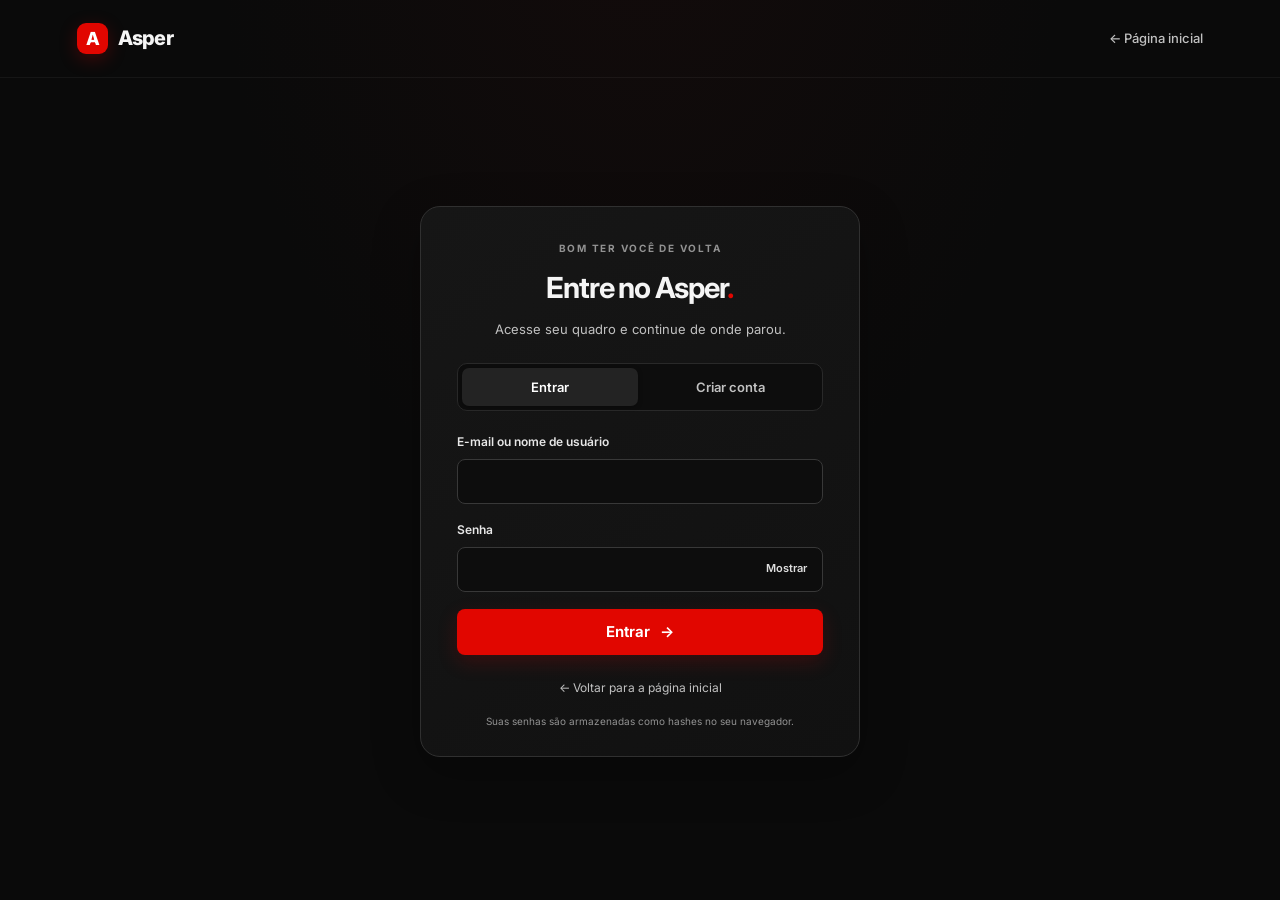
==== kanban.html @ 319ea5fd "Add files via upload" ====
<!doctype html>
<html lang="pt-BR">
<head>
  <meta charset="utf-8">
  <meta name="viewport" content="width=device-width, initial-scale=1">
  <meta name="theme-color" content="#0a0a0a">
  <title>Asper — Meu quadro</title>
  <link rel="preconnect" href="https://fonts.googleapis.com">
  <link rel="preconnect" href="https://fonts.gstatic.com" crossorigin>
  <link href="https://fonts.googleapis.com/css2?family=Inter:wght@400;500;600;700;800&display=swap" rel="stylesheet">
  <link rel="stylesheet" href="css/style.css">
</head>
<body data-page="kanban">
  <header class="app-header">
    <a class="brand" href="index.html" aria-label="Asper — página inicial"><span class="brand-mark" aria-hidden="true">A</span>Asper</a>
    <nav class="app-nav" aria-label="Navegação do quadro">
      <a class="app-home-link" href="index.html">Página inicial</a>
      <div class="user-menu">
        <button class="user-menu-trigger" id="user-menu-trigger" type="button" aria-expanded="false" aria-controls="user-menu-panel">
          <span class="avatar" id="header-avatar" aria-hidden="true">A</span>
          <span class="user-trigger-name" id="header-name">Usuário</span>
          <span class="chevron" aria-hidden="true">⌄</span>
        </button>
        <section class="user-menu-panel" id="user-menu-panel" aria-label="Perfil do usuário" hidden>
          <p class="profile-eyebrow">SEU PERFIL</p>
          <div class="profile-summary">
            <span class="avatar avatar-large" id="profile-avatar" aria-hidden="true">A</span>
            <div><strong id="profile-name">Usuário</strong><span id="profile-email">email@exemplo.com</span></div>
          </div>
          <form id="profile-form" class="profile-form">
            <label for="display-name">Nome de exibição</label>
            <input id="display-name" name="displayName" type="text" maxlength="40" required>
            <button class="button button-secondary button-full button-small" type="submit">Salvar nome</button>
          </form>
          <button class="menu-logout" type="button" data-logout>Sair da conta <span aria-hidden="true">↗</span></button>
        </section>
      </div>
      <button class="button button-outline button-small logout-header" type="button" data-logout>Sair</button>
    </nav>
  </header>
  <main class="board-main">
    <section class="board-heading">
      <div>
        <p class="eyebrow">SEU ESPAÇO DE TRABALHO</p>
        <h1>Meu quadro<span class="text-accent">.</span></h1>
        <p class="board-subtitle">Organize as tarefas e acompanhe seu progresso.</p>
      </div>
      <button class="button button-primary" id="add-task-button" type="button"><span aria-hidden="true">＋</span> Adicionar nova tarefa</button>
    </section>
    <div class="board-hint" id="board-hint">Dica: arraste os cartões entre as colunas ou use “Mover para” em cada tarefa.</div>
    <section class="board" aria-label="Quadro Kanban">
      <section class="board-column" data-status="todo" aria-labelledby="todo-heading">
        <header class="column-header">
          <div class="column-title"><span class="status-dot status-todo" aria-hidden="true"></span><h2 id="todo-heading">A Fazer</h2></div>
          <span class="column-count" data-count="todo" aria-label="0 tarefas">0</span>
        </header>
        <div class="task-list" data-list="todo"></div>
      </section>
      <section class="board-column" data-status="progress" aria-labelledby="progress-heading">
        <header class="column-header">
          <div class="column-title"><span class="status-dot status-progress" aria-hidden="true"></span><h2 id="progress-heading">Em Andamento</h2></div>
          <span class="column-count" data-count="progress" aria-label="0 tarefas">0</span>
        </header>
        <div class="task-list" data-list="progress"></div>
      </section>
      <section class="board-column" data-status="done" aria-labelledby="done-heading">
        <header class="column-header">
          <div class="column-title"><span class="status-dot status-done" aria-hidden="true"></span><h2 id="done-heading">Concluído</h2></div>
          <span class="column-count" data-count="done" aria-label="0 tarefas">0</span>
        </header>
        <div class="task-list" data-list="done"></div>
      </section>
    </section>
  </main>
  <dialog class="task-dialog" id="task-dialog" aria-labelledby="task-dialog-title">
    <form id="task-form" novalidate>
      <div class="dialog-heading">
        <div><p class="eyebrow">NOVA TAREFA</p><h2 id="task-dialog-title">Adicionar tarefa</h2></div>
        <button class="dialog-close" id="close-task-dialog" type="button" aria-label="Fechar">×</button>
      </div>
      <div class="field">
        <label for="task-title">Título</label>
        <input id="task-title" name="title" type="text" maxlength="120" required aria-describedby="task-title-error">
        <p class="field-error" id="task-title-error" aria-live="polite"></p>
      </div>
      <div class="field">
        <label for="task-description">Descrição <span class="label-hint">(opcional)</span></label>
        <textarea id="task-description" name="description" rows="4" maxlength="500"></textarea>
      </div>
      <div class="dialog-actions">
        <button class="button button-outline" id="cancel-task" type="button">Cancelar</button>
        <button class="button button-primary" type="submit">Salvar tarefa</button>
      </div>
    </form>
  </dialog>
  <div class="toast-region" id="toast-region" role="status" aria-live="polite" aria-atomic="true"></div>
  <script src="js/auth.js" defer></script>
  <script src="js/kanban.js" defer></script>
</body>
</html>
---- css/style.css ----
:root {
  color-scheme: dark;
  --color-bg: #0a0a0a;
  --color-surface: #141414;
  --color-surface-raised: #1b1b1b;
  --color-surface-soft: #101010;
  --color-border: #303030;
  --color-border-strong: #454545;
  --color-accent: #e10600;
  --color-accent-hover: #ff241e;
  --color-accent-dark: #b30000;
  --color-text: #f5f5f5;
  --color-muted: #c1c1c1;
  --color-subtle: #929292;
  --color-success: #56d69a;
  --color-danger: #ff7771;
  --font-sans: "Inter", "Segoe UI", Arial, sans-serif;
  --radius-sm: 8px;
  --radius-md: 14px;
  --radius-lg: 20px;
  --shadow-card: 0 16px 48px rgb(0 0 0 / 28%);
  --focus-ring: 0 0 0 3px rgb(225 6 0 / 36%);
}

* { box-sizing: border-box; }
html { min-width: 320px; min-height: 100%; background: var(--color-bg); scroll-behavior: smooth; }
body {
  min-width: 320px;
  min-height: 100vh;
  margin: 0;
  background:
    radial-gradient(ellipse at 50% -20%, rgb(56 15 14 / 20%), transparent 48%),
    var(--color-bg);
  color: var(--color-text);
  font-family: var(--font-sans);
  font-size: 15px;
  line-height: 1.55;
  -webkit-font-smoothing: antialiased;
}
button, input, textarea { font: inherit; }
button, a { -webkit-tap-highlight-color: transparent; }
a { color: inherit; text-decoration: none; }
button { color: inherit; }
button:focus-visible, a:focus-visible, input:focus-visible, textarea:focus-visible {
  outline: 2px solid var(--color-accent-hover);
  outline-offset: 3px;
}
[hidden] { display: none !important; }

.site-header, .app-header {
  position: relative;
  z-index: 4;
  display: flex;
  min-height: 78px;
  align-items: center;
  justify-content: space-between;
  padding: 0 clamp(22px, 6vw, 88px);
  border-bottom: 1px solid rgb(255 255 255 / 5%);
}
.brand { display: inline-flex; align-items: center; gap: 10px; font-size: 20px; font-weight: 800; letter-spacing: -.8px; }
.brand-mark {
  display: grid;
  width: 31px;
  height: 31px;
  place-items: center;
  border-radius: 9px;
  background: var(--color-accent);
  box-shadow: 0 5px 18px rgb(225 6 0 / 25%);
  color: #fff;
  font-size: 18px;
  font-weight: 800;
}
.header-nav, .app-nav { display: flex; align-items: center; gap: 22px; }
.text-link { color: var(--color-muted); font-weight: 500; transition: color .18s ease; }
.text-link:hover, .app-home-link:hover, .back-link:hover { color: #fff; }
.header-back { font-size: 13px; }
.button {
  display: inline-flex;
  min-height: 46px;
  align-items: center;
  justify-content: center;
  gap: 10px;
  padding: 0 19px;
  border: 1px solid transparent;
  border-radius: var(--radius-sm);
  cursor: pointer;
  font-weight: 650;
  text-align: center;
  transition: background .18s ease, border-color .18s ease, color .18s ease, transform .18s ease, box-shadow .18s ease;
}
.button:hover { transform: translateY(-1px); }
.button:active { transform: translateY(0); }
.button-primary { background: var(--color-accent); color: #fff; box-shadow: 0 7px 20px rgb(225 6 0 / 18%); }
.button-primary:hover { background: var(--color-accent-hover); box-shadow: 0 9px 24px rgb(225 6 0 / 28%); }
.button-outline { border-color: var(--color-border-strong); background: transparent; color: var(--color-text); }
.button-outline:hover { border-color: var(--color-accent); background: rgb(225 6 0 / 8%); }
.button-secondary { border-color: var(--color-border); background: var(--color-surface-raised); color: var(--color-text); }
.button-secondary:hover { border-color: var(--color-accent); }
.button-small { min-height: 39px; padding: 0 14px; font-size: 13px; }
.button-full { width: 100%; }

.hero {
  position: relative;
  display: grid;
  min-height: min(690px, calc(100vh - 125px));
  grid-template-columns: minmax(0, .92fr) minmax(440px, 1.08fr);
  align-items: center;
  gap: clamp(44px, 8vw, 118px);
  overflow: hidden;
  padding: 64px clamp(22px, 10.5vw, 156px) 68px;
}
.hero-content { position: relative; z-index: 2; max-width: 520px; }
.eyebrow {
  margin: 0 0 15px;
  color: var(--color-subtle);
  font-size: 10px;
  font-weight: 700;
  letter-spacing: 1.75px;
}
.hero .eyebrow { display: flex; align-items: center; gap: 9px; color: var(--color-muted); }
.eyebrow-dot { width: 7px; height: 7px; border-radius: 50%; background: var(--color-accent); box-shadow: 0 0 12px rgb(225 6 0 / 60%); }
.hero h1 { margin: 0; font-size: clamp(46px, 5.2vw, 72px); font-weight: 700; letter-spacing: -4px; line-height: 1.08; }
.text-accent { color: var(--color-accent); }
.hero-copy { max-width: 455px; margin: 23px 0 26px; color: var(--color-muted); font-size: 15px; line-height: 1.8; }
.hero-actions { display: flex; align-items: center; gap: 23px; }
.hero-note { margin: 25px 0 0; color: var(--color-subtle); font-size: 12px; }
.preview-card {
  position: relative;
  z-index: 2;
  max-width: 680px;
  padding: 27px 26px 19px;
  border: 1px solid #2b2b2b;
  border-radius: var(--radius-lg);
  background: linear-gradient(145deg, #171717, #101010);
  box-shadow: var(--shadow-card), 0 0 60px rgb(225 6 0 / 5%);
  transform: rotate(1deg);
}
.preview-top, .preview-column-title, .preview-footer { display: flex; align-items: center; }
.preview-top { justify-content: space-between; margin-bottom: 23px; }
.preview-label { margin: 0 0 4px; color: var(--color-subtle); font-size: 9px; font-weight: 700; letter-spacing: 1.5px; }
.preview-top h2 { margin: 0; font-size: 20px; letter-spacing: -.5px; }
.preview-dots { color: var(--color-subtle); letter-spacing: 3px; }
.preview-columns { display: grid; grid-template-columns: repeat(3, 1fr); gap: 13px; }
.preview-column { min-width: 0; }
.preview-column-title { min-height: 28px; gap: 7px; margin-bottom: 11px; color: #dedede; font-size: 10px; font-weight: 600; white-space: nowrap; }
.status-dot { display: inline-block; flex: 0 0 auto; width: 8px; height: 8px; border-radius: 50%; }
.status-todo { background: #e47b73; }
.status-progress { background: #e7aa56; }
.status-done { background: #56d69a; }
.preview-count { margin-left: auto; color: var(--color-subtle); }
.preview-task { display: flex; min-height: 52px; align-items: center; gap: 8px; margin-bottom: 9px; padding: 9px 8px; border: 1px solid #2b2b2b; border-radius: 8px; background: #1a1a1a; color: var(--color-muted); font-size: 9px; line-height: 1.4; }
.task-indicator { width: 3px; height: 20px; flex: 0 0 auto; border-radius: 2px; }
.indicator-red { background: var(--color-accent); }
.indicator-gray { background: #777; }
.indicator-orange { background: #de9b45; }
.indicator-green { background: #42bd82; }
.task-check { margin-left: auto; color: var(--color-subtle); font-size: 13px; }
.preview-footer { gap: 9px; padding-top: 11px; border-top: 1px solid #282828; color: var(--color-subtle); font-size: 10px; }
.preview-avatar { display: grid; width: 22px; height: 22px; place-items: center; border-radius: 50%; background: #481311; color: #ffb1ad; font-size: 10px; font-weight: 700; }
.hero-glow { position: absolute; top: 16%; right: 4%; width: 430px; height: 430px; border-radius: 50%; background: rgb(142 0 0 / 10%); filter: blur(115px); }
.site-footer { display: flex; justify-content: space-between; padding: 18px clamp(22px, 6vw, 88px); border-top: 1px solid rgb(255 255 255 / 5%); color: var(--color-subtle); font-size: 11px; }

.auth-main { display: grid; min-height: calc(100vh - 79px); place-items: center; padding: 42px 18px 56px; }
.auth-card { width: min(100%, 440px); padding: 34px 36px 27px; border: 1px solid var(--color-border); border-radius: var(--radius-lg); background: linear-gradient(145deg, #161616, #111); box-shadow: var(--shadow-card); }
.auth-heading { margin-bottom: 24px; text-align: center; }
.auth-heading .eyebrow { margin-bottom: 10px; }
.auth-heading h1 { margin: 0; font-size: 29px; letter-spacing: -1.2px; }
.auth-heading > p:last-child { margin: 8px 0 0; color: var(--color-muted); font-size: 13px; }
.auth-tabs { display: grid; grid-template-columns: 1fr 1fr; gap: 4px; margin-bottom: 22px; padding: 4px; border: 1px solid #292929; border-radius: 10px; background: #0d0d0d; }
.auth-tab { min-height: 38px; border: 0; border-radius: 7px; background: transparent; color: var(--color-muted); cursor: pointer; font-size: 13px; font-weight: 600; }
.auth-tab.is-active { background: #232323; color: #fff; box-shadow: 0 1px 5px rgb(0 0 0 / 30%); }
.field { margin-bottom: 17px; }
.field label, .profile-form label { display: block; margin-bottom: 7px; color: #e7e7e7; font-size: 12px; font-weight: 600; }
.label-hint { color: var(--color-subtle); font-weight: 400; }
.field input, .field textarea, .profile-form input {
  display: block;
  width: 100%;
  min-height: 45px;
  padding: 10px 12px;
  border: 1px solid #383838;
  border-radius: var(--radius-sm);
  background: #0d0d0d;
  color: var(--color-text);
  transition: border-color .18s ease, box-shadow .18s ease;
}
.field textarea { min-height: 105px; resize: vertical; }
.field input:focus, .field textarea:focus, .profile-form input:focus { border-color: var(--color-accent); outline: 0; box-shadow: var(--focus-ring); }
.field input[aria-invalid="true"], .field textarea[aria-invalid="true"] { border-color: var(--color-danger); }
.password-wrap { position: relative; }
.password-wrap input { padding-right: 86px; }
.password-toggle { position: absolute; top: 50%; right: 12px; padding: 4px; transform: translateY(-50%); border: 0; background: transparent; color: #dedede; cursor: pointer; font-size: 11px; font-weight: 600; }
.password-toggle:hover { color: #fff; }
.field-error { min-height: 0; margin: 5px 0 0; color: var(--color-danger); font-size: 11px; }
.field-error:empty { display: none; }
.form-message { margin: 0 0 12px; color: var(--color-danger); font-size: 12px; text-align: center; }
.form-message:empty { display: none; }
.form-message.is-success { color: var(--color-success); }
.back-link { display: block; margin-top: 24px; color: var(--color-muted); font-size: 12px; text-align: center; }
.auth-security { margin: 16px 0 0; color: var(--color-subtle); font-size: 10px; text-align: center; }

.app-header { min-height: 70px; padding-right: clamp(18px, 5vw, 64px); padding-left: clamp(18px, 5vw, 64px); }
.app-nav { gap: 17px; }
.app-home-link { color: var(--color-muted); font-size: 12px; transition: color .18s ease; }
.user-menu { position: relative; }
.user-menu-trigger { display: flex; min-height: 42px; align-items: center; gap: 9px; padding: 4px 8px 4px 5px; border: 1px solid transparent; border-radius: 10px; background: transparent; cursor: pointer; }
.user-menu-trigger:hover, .user-menu-trigger[aria-expanded="true"] { border-color: var(--color-border); background: #151515; }
.avatar { display: grid; width: 31px; height: 31px; flex: 0 0 auto; place-items: center; border: 1px solid rgb(225 6 0 / 35%); border-radius: 50%; background: #35110f; color: #ffb0ac; font-size: 12px; font-weight: 700; text-transform: uppercase; }
.user-trigger-name { max-width: 140px; overflow: hidden; font-size: 12px; font-weight: 600; text-overflow: ellipsis; white-space: nowrap; }
.chevron { color: var(--color-subtle); font-size: 16px; }
.user-menu-panel { position: absolute; top: calc(100% + 10px); right: 0; z-index: 10; width: min(310px, calc(100vw - 32px)); padding: 18px; border: 1px solid var(--color-border); border-radius: 14px; background: #171717; box-shadow: var(--shadow-card); }
.profile-eyebrow { margin: 0 0 13px; color: var(--color-subtle); font-size: 9px; font-weight: 700; letter-spacing: 1.4px; }
.profile-summary { display: flex; align-items: center; gap: 11px; padding-bottom: 16px; border-bottom: 1px solid #2d2d2d; }
.avatar-large { width: 40px; height: 40px; font-size: 15px; }
.profile-summary strong, .profile-summary span:not(.avatar) { display: block; }
.profile-summary strong { max-width: 215px; overflow: hidden; font-size: 13px; text-overflow: ellipsis; white-space: nowrap; }
.profile-summary div span { margin-top: 3px; color: var(--color-muted); font-size: 11px; overflow-wrap: anywhere; }
.profile-form { padding-top: 14px; }
.profile-form label { font-size: 11px; }
.profile-form input { min-height: 40px; margin-bottom: 9px; font-size: 12px; }
.menu-logout { display: flex; width: 100%; align-items: center; justify-content: space-between; margin-top: 13px; padding: 10px 0 0; border: 0; border-top: 1px solid #2d2d2d; background: transparent; color: #ff918c; cursor: pointer; font-size: 12px; font-weight: 600; text-align: left; }
.board-main { width: min(1300px, 100%); margin: 0 auto; padding: 56px clamp(20px, 5vw, 64px) 70px; }
.board-heading { display: flex; align-items: flex-end; justify-content: space-between; gap: 22px; margin-bottom: 25px; }
.board-heading .eyebrow { margin-bottom: 9px; }
.board-heading h1 { margin: 0; font-size: clamp(32px, 4vw, 44px); letter-spacing: -2px; }
.board-subtitle { margin: 8px 0 0; color: var(--color-muted); font-size: 13px; }
.board-heading > .button { flex: 0 0 auto; }
.board-hint { margin-bottom: 15px; color: var(--color-subtle); font-size: 11px; }
.board { display: grid; grid-template-columns: repeat(3, minmax(0, 1fr)); gap: 17px; align-items: start; }
.board-column { min-width: 0; min-height: 300px; padding: 17px; border: 1px solid #292929; border-radius: var(--radius-md); background: linear-gradient(150deg, #141414, #101010); transition: border-color .2s ease, background .2s ease, box-shadow .2s ease; }
.board-column.is-drag-over { border-color: var(--color-accent); background: #1c1111; box-shadow: inset 0 0 0 1px rgb(225 6 0 / 20%); }
.column-header { display: flex; align-items: center; justify-content: space-between; gap: 12px; margin-bottom: 16px; padding-bottom: 13px; border-bottom: 1px solid #292929; }
.column-title { display: flex; min-width: 0; align-items: center; gap: 9px; }
.column-title h2 { margin: 0; font-size: 13px; font-weight: 650; }
.column-count { display: grid; min-width: 24px; height: 23px; place-items: center; padding: 0 6px; border: 1px solid #353535; border-radius: 7px; color: var(--color-muted); font-size: 11px; }
.task-list { min-height: 220px; }
.task-card { margin-bottom: 11px; padding: 14px; border: 1px solid #303030; border-radius: 10px; background: #191919; box-shadow: 0 4px 12px rgb(0 0 0 / 13%); transition: transform .18s ease, border-color .18s ease, opacity .18s ease; }
.task-card:hover { transform: translateY(-1px); border-color: #494949; }
.task-card.is-dragging { opacity: .46; transform: rotate(1deg); }
.task-card h3 { margin: 0; overflow-wrap: anywhere; font-size: 13px; font-weight: 600; line-height: 1.5; }
.task-card p { margin: 7px 0 0; color: var(--color-muted); font-size: 11px; line-height: 1.6; overflow-wrap: anywhere; white-space: pre-wrap; }
.task-card-footer { display: flex; align-items: center; justify-content: space-between; gap: 8px; margin-top: 14px; padding-top: 10px; border-top: 1px solid #2a2a2a; }
.move-control { display: flex; min-width: 0; align-items: center; gap: 5px; color: var(--color-subtle); font-size: 10px; }
.move-control select { min-width: 0; max-width: 142px; padding: 4px 20px 4px 6px; border: 1px solid #383838; border-radius: 6px; background: #111; color: #e4e4e4; cursor: pointer; font-size: 10px; }
.delete-task { width: 28px; height: 28px; flex: 0 0 auto; border: 1px solid transparent; border-radius: 6px; background: transparent; color: var(--color-subtle); cursor: pointer; font-size: 16px; line-height: 1; }
.delete-task:hover { border-color: rgb(255 119 113 / 30%); background: rgb(255 119 113 / 8%); color: var(--color-danger); }
.empty-state { padding: 31px 12px; color: var(--color-subtle); font-size: 11px; text-align: center; }
.empty-state span { display: block; margin-bottom: 7px; color: #696969; font-size: 20px; }
.task-dialog { width: min(100% - 32px, 480px); max-width: 480px; padding: 27px; border: 1px solid var(--color-border); border-radius: var(--radius-lg); background: #161616; color: var(--color-text); box-shadow: var(--shadow-card); }
.task-dialog::backdrop { background: rgb(0 0 0 / 72%); backdrop-filter: blur(3px); }
.dialog-heading { display: flex; align-items: flex-start; justify-content: space-between; margin-bottom: 21px; }
.dialog-heading .eyebrow { margin-bottom: 6px; }
.dialog-heading h2 { margin: 0; font-size: 21px; letter-spacing: -.5px; }
.dialog-close { width: 32px; height: 32px; border: 1px solid var(--color-border); border-radius: 8px; background: #1f1f1f; color: var(--color-muted); cursor: pointer; font-size: 20px; line-height: 1; }
.dialog-close:hover { border-color: var(--color-accent); color: #fff; }
.dialog-actions { display: flex; justify-content: flex-end; gap: 10px; margin-top: 21px; }
.toast-region { position: fixed; right: 22px; bottom: 22px; z-index: 20; display: grid; gap: 9px; width: min(360px, calc(100vw - 32px)); }
.toast { padding: 13px 15px; border: 1px solid #3c3c3c; border-left: 3px solid var(--color-success); border-radius: 9px; background: #191919; box-shadow: var(--shadow-card); color: #f0f0f0; font-size: 12px; animation: toast-in .2s ease-out; }
.toast.is-error { border-left-color: var(--color-danger); }
.toast.is-leaving { opacity: 0; transform: translateY(5px); transition: opacity .2s ease, transform .2s ease; }
@keyframes toast-in { from { opacity: 0; transform: translateY(7px); } to { opacity: 1; transform: translateY(0); } }

@media (max-width: 900px) {
  .hero { grid-template-columns: 1fr; justify-items: center; gap: 45px; padding-top: 72px; }
  .hero-content { width: min(100%, 580px); }
  .preview-card { width: min(100%, 680px); transform: none; }
  .hero-glow { top: 48%; right: -10%; }
}
@media (max-width: 700px) {
  .site-header { min-height: 66px; }
  .hero { min-height: auto; padding: 63px 22px 55px; }
  .hero h1 { font-size: clamp(44px, 11vw, 62px); letter-spacing: -2.7px; }
  .hero-copy { font-size: 14px; }
  .preview-card { padding: 20px 15px 15px; }
  .preview-columns { gap: 7px; }
  .preview-column-title { gap: 5px; font-size: 9px; }
  .preview-task { gap: 5px; min-height: 57px; padding: 7px 5px; font-size: 8px; }
  .site-footer { gap: 14px; font-size: 10px; }
  .auth-card { padding: 28px 22px 24px; }
  .app-header { min-height: 64px; }
  .app-nav { gap: 8px; }
  .app-home-link { display: none; }
  .user-trigger-name { max-width: 85px; }
  .logout-header { padding: 0 10px; }
  .board-main { padding-top: 38px; }
  .board-heading { align-items: flex-start; flex-direction: column; }
  .board-heading > .button { width: 100%; }
  .board { grid-template-columns: 1fr; gap: 12px; }
  .board-column { min-height: 185px; }
  .task-list { min-height: 98px; }
}
@media (max-width: 400px) {
  .preview-column-title { font-size: 8px; }
  .preview-task { font-size: 7px; }
  .site-footer { flex-direction: column; }
  .auth-card { padding-right: 17px; padding-left: 17px; }
  .brand { font-size: 18px; }
}
@media (prefers-reduced-motion: reduce) {
  *, *::before, *::after { scroll-behavior: auto !important; animation-duration: .01ms !important; animation-iteration-count: 1 !important; transition-duration: .01ms !important; }
}
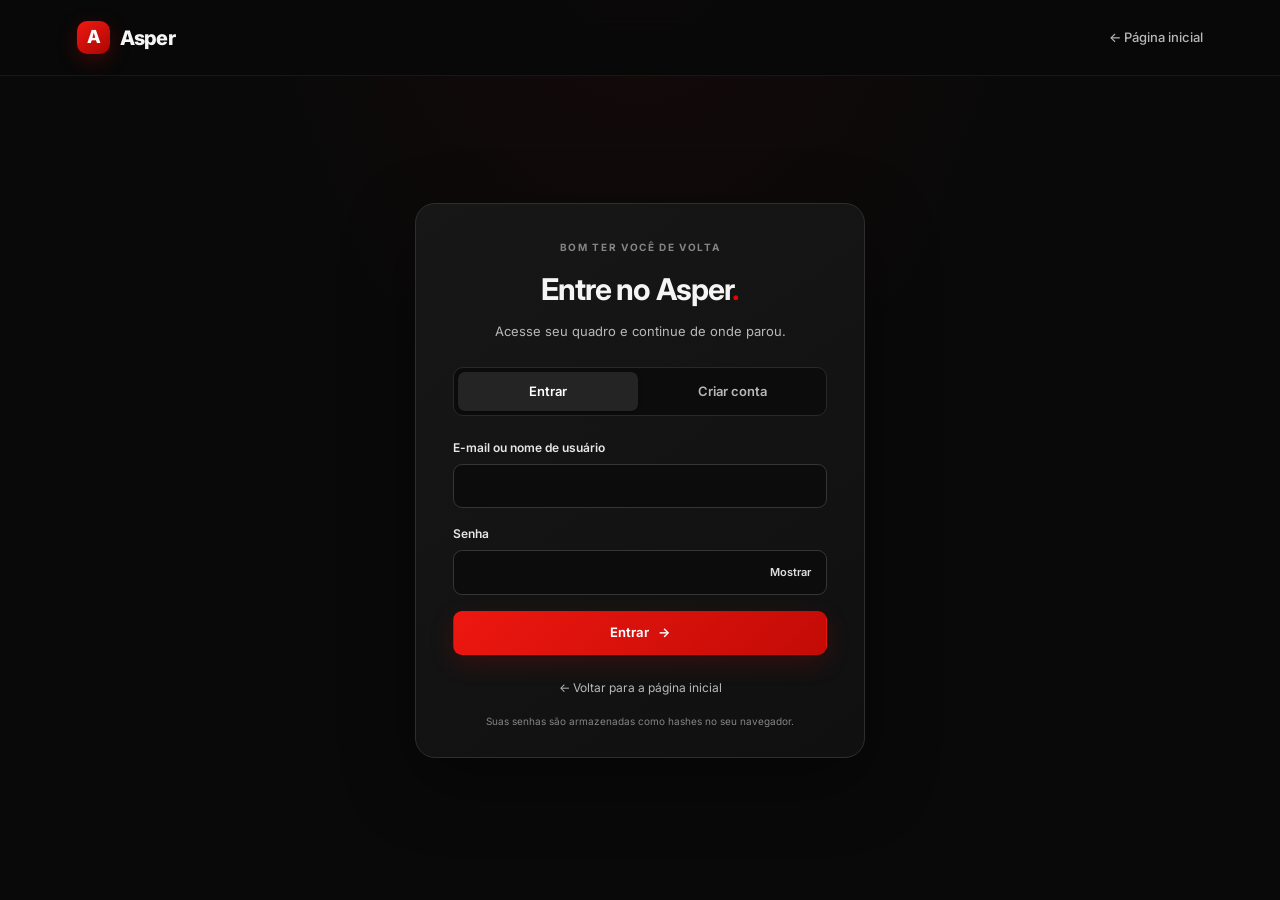
==== commit d941ef1a: "Atualiza kanban colaborativo e pagina de tarefas" ====
--- a/kanban.html
+++ b/kanban.html
@@ -1,100 +1,186 @@
-<!doctype html>
-<html lang="pt-BR">
-<head>
-  <meta charset="utf-8">
-  <meta name="viewport" content="width=device-width, initial-scale=1">
-  <meta name="theme-color" content="#0a0a0a">
-  <title>Asper — Meu quadro</title>
-  <link rel="preconnect" href="https://fonts.googleapis.com">
-  <link rel="preconnect" href="https://fonts.gstatic.com" crossorigin>
-  <link href="https://fonts.googleapis.com/css2?family=Inter:wght@400;500;600;700;800&display=swap" rel="stylesheet">
-  <link rel="stylesheet" href="css/style.css">
-</head>
-<body data-page="kanban">
-  <header class="app-header">
-    <a class="brand" href="index.html" aria-label="Asper — página inicial"><span class="brand-mark" aria-hidden="true">A</span>Asper</a>
-    <nav class="app-nav" aria-label="Navegação do quadro">
-      <a class="app-home-link" href="index.html">Página inicial</a>
-      <div class="user-menu">
-        <button class="user-menu-trigger" id="user-menu-trigger" type="button" aria-expanded="false" aria-controls="user-menu-panel">
-          <span class="avatar" id="header-avatar" aria-hidden="true">A</span>
-          <span class="user-trigger-name" id="header-name">Usuário</span>
-          <span class="chevron" aria-hidden="true">⌄</span>
-        </button>
-        <section class="user-menu-panel" id="user-menu-panel" aria-label="Perfil do usuário" hidden>
-          <p class="profile-eyebrow">SEU PERFIL</p>
-          <div class="profile-summary">
-            <span class="avatar avatar-large" id="profile-avatar" aria-hidden="true">A</span>
-            <div><strong id="profile-name">Usuário</strong><span id="profile-email">email@exemplo.com</span></div>
-          </div>
-          <form id="profile-form" class="profile-form">
-            <label for="display-name">Nome de exibição</label>
-            <input id="display-name" name="displayName" type="text" maxlength="40" required>
-            <button class="button button-secondary button-full button-small" type="submit">Salvar nome</button>
-          </form>
-          <button class="menu-logout" type="button" data-logout>Sair da conta <span aria-hidden="true">↗</span></button>
-        </section>
-      </div>
-      <button class="button button-outline button-small logout-header" type="button" data-logout>Sair</button>
-    </nav>
-  </header>
-  <main class="board-main">
-    <section class="board-heading">
-      <div>
-        <p class="eyebrow">SEU ESPAÇO DE TRABALHO</p>
-        <h1>Meu quadro<span class="text-accent">.</span></h1>
-        <p class="board-subtitle">Organize as tarefas e acompanhe seu progresso.</p>
-      </div>
-      <button class="button button-primary" id="add-task-button" type="button"><span aria-hidden="true">＋</span> Adicionar nova tarefa</button>
-    </section>
-    <div class="board-hint" id="board-hint">Dica: arraste os cartões entre as colunas ou use “Mover para” em cada tarefa.</div>
-    <section class="board" aria-label="Quadro Kanban">
-      <section class="board-column" data-status="todo" aria-labelledby="todo-heading">
-        <header class="column-header">
-          <div class="column-title"><span class="status-dot status-todo" aria-hidden="true"></span><h2 id="todo-heading">A Fazer</h2></div>
-          <span class="column-count" data-count="todo" aria-label="0 tarefas">0</span>
-        </header>
-        <div class="task-list" data-list="todo"></div>
-      </section>
-      <section class="board-column" data-status="progress" aria-labelledby="progress-heading">
-        <header class="column-header">
-          <div class="column-title"><span class="status-dot status-progress" aria-hidden="true"></span><h2 id="progress-heading">Em Andamento</h2></div>
-          <span class="column-count" data-count="progress" aria-label="0 tarefas">0</span>
-        </header>
-        <div class="task-list" data-list="progress"></div>
-      </section>
-      <section class="board-column" data-status="done" aria-labelledby="done-heading">
-        <header class="column-header">
-          <div class="column-title"><span class="status-dot status-done" aria-hidden="true"></span><h2 id="done-heading">Concluído</h2></div>
-          <span class="column-count" data-count="done" aria-label="0 tarefas">0</span>
-        </header>
-        <div class="task-list" data-list="done"></div>
-      </section>
-    </section>
-  </main>
-  <dialog class="task-dialog" id="task-dialog" aria-labelledby="task-dialog-title">
-    <form id="task-form" novalidate>
-      <div class="dialog-heading">
-        <div><p class="eyebrow">NOVA TAREFA</p><h2 id="task-dialog-title">Adicionar tarefa</h2></div>
-        <button class="dialog-close" id="close-task-dialog" type="button" aria-label="Fechar">×</button>
-      </div>
-      <div class="field">
-        <label for="task-title">Título</label>
-        <input id="task-title" name="title" type="text" maxlength="120" required aria-describedby="task-title-error">
-        <p class="field-error" id="task-title-error" aria-live="polite"></p>
-      </div>
-      <div class="field">
-        <label for="task-description">Descrição <span class="label-hint">(opcional)</span></label>
-        <textarea id="task-description" name="description" rows="4" maxlength="500"></textarea>
-      </div>
-      <div class="dialog-actions">
-        <button class="button button-outline" id="cancel-task" type="button">Cancelar</button>
-        <button class="button button-primary" type="submit">Salvar tarefa</button>
-      </div>
-    </form>
-  </dialog>
-  <div class="toast-region" id="toast-region" role="status" aria-live="polite" aria-atomic="true"></div>
-  <script src="js/auth.js" defer></script>
-  <script src="js/kanban.js" defer></script>
-</body>
-</html>
+<!doctype html>
+<html lang="pt-BR">
+<head>
+  <meta charset="utf-8">
+  <meta name="viewport" content="width=device-width, initial-scale=1">
+  <meta name="theme-color" content="#0a0a0a">
+  <title>Asper — Meu quadro</title>
+  <link rel="preconnect" href="https://fonts.googleapis.com">
+  <link rel="preconnect" href="https://fonts.gstatic.com" crossorigin>
+  <link href="https://fonts.googleapis.com/css2?family=Inter:wght@400;500;600;700;800&display=swap" rel="stylesheet">
+  <link rel="stylesheet" href="css/style.css">
+</head>
+<body data-page="kanban">
+  <header class="app-header">
+    <a class="brand" href="kanban.html" aria-label="Asper — quadro Kanban">
+      <span class="brand-mark" aria-hidden="true">A</span>Asper
+    </a>
+    <nav class="app-nav" aria-label="Navegação do quadro">
+      <a class="app-home-link" href="index.html">Página inicial</a>
+      <div class="user-menu">
+        <button class="user-menu-trigger" id="user-menu-trigger" type="button" aria-expanded="false" aria-controls="user-menu-panel">
+          <span class="avatar" id="header-avatar" aria-hidden="true">A</span>
+          <span class="user-trigger-name" id="header-name">Minha conta</span>
+          <span class="chevron" aria-hidden="true">⌄</span>
+        </button>
+        <section class="user-menu-panel" id="user-menu-panel" aria-label="Perfil do usuário" hidden>
+          <p class="profile-eyebrow">SEU PERFIL</p>
+          <div class="profile-summary">
+            <span class="avatar avatar-large" id="profile-avatar" aria-hidden="true">A</span>
+            <div>
+              <strong id="profile-name">Minha conta</strong>
+              <span id="profile-email"></span>
+            </div>
+          </div>
+          <form id="profile-form" class="profile-form">
+            <label for="display-name">Nome de exibição</label>
+            <input id="display-name" name="displayName" type="text" maxlength="40" required>
+            <button class="button button-secondary button-full button-small" type="submit">Salvar nome</button>
+          </form>
+          <button class="menu-logout" type="button" data-logout>Sair da conta <span aria-hidden="true">↗</span></button>
+        </section>
+      </div>
+      <button class="button button-outline button-small logout-header" id="logout-button" type="button" data-logout>Sair</button>
+    </nav>
+  </header>
+
+  <main class="board-main">
+    <section class="workspace-intro">
+      <div>
+        <p class="eyebrow"><span class="eyebrow-dot" aria-hidden="true"></span> SEU ESPAÇO DE TRABALHO</p>
+        <h1>Planeje. Acompanhe. <span class="text-accent">Conclua.</span></h1>
+        <p>Um lugar simples para organizar o trabalho e manter o ritmo.</p>
+      </div>
+      <div class="workspace-user">
+        <span class="workspace-user-label">CONECTADO COMO</span>
+        <span id="current-user-email">Sua conta Asper</span>
+      </div>
+    </section>
+
+    <section class="board-toolbar" aria-label="Controles do quadro">
+      <div class="board-picker">
+        <label class="sr-only" for="board-selector">Selecionar quadro</label>
+        <select id="board-selector" class="input board-selector"></select>
+        <span class="board-selector-icon" aria-hidden="true">▦</span>
+      </div>
+      <div class="toolbar-actions">
+        <button class="button button-secondary" id="new-board-button" type="button"><span aria-hidden="true">＋</span> Novo quadro</button>
+        <button class="button button-secondary" id="share-board-button" type="button"><span aria-hidden="true">↗</span> Compartilhar</button>
+        <span id="role-badge" class="role-badge"></span>
+        <button class="button button-primary add-task-button" id="add-task-button" type="button"><span aria-hidden="true">＋</span> Nova tarefa</button>
+      </div>
+    </section>
+
+    <section class="kanban-board" aria-label="Quadro Kanban">
+      <section class="board-column" data-status="todo" aria-labelledby="todo-heading">
+        <header class="column-header">
+          <div class="column-heading"><span class="status-dot status-todo" aria-hidden="true"></span><h2 id="todo-heading">A Fazer</h2></div>
+          <span class="column-count" data-count="todo" aria-label="0 tarefas">0</span>
+        </header>
+        <div class="task-list" data-list="todo"></div>
+      </section>
+      <section class="board-column" data-status="progress" aria-labelledby="progress-heading">
+        <header class="column-header">
+          <div class="column-heading"><span class="status-dot status-progress" aria-hidden="true"></span><h2 id="progress-heading">Em Andamento</h2></div>
+          <span class="column-count" data-count="progress" aria-label="0 tarefas">0</span>
+        </header>
+        <div class="task-list" data-list="progress"></div>
+      </section>
+      <section class="board-column" data-status="done" aria-labelledby="done-heading">
+        <header class="column-header">
+          <div class="column-heading"><span class="status-dot status-done" aria-hidden="true"></span><h2 id="done-heading">Concluído</h2></div>
+          <span class="column-count" data-count="done" aria-label="0 tarefas">0</span>
+        </header>
+        <div class="task-list" data-list="done"></div>
+      </section>
+    </section>
+  </main>
+
+  <dialog id="task-dialog" class="modal" aria-labelledby="task-dialog-title">
+    <form id="task-form" class="modal-card" novalidate>
+      <div class="modal-header">
+        <div>
+          <p class="eyebrow">ORGANIZE SEU FLUXO</p>
+          <h2 id="task-dialog-title">Nova tarefa</h2>
+        </div>
+        <button type="button" id="close-task-dialog" class="icon-button" aria-label="Fechar">×</button>
+      </div>
+      <div class="field">
+        <label for="task-title">Título <span class="required-mark">*</span></label>
+        <input id="task-title" name="title" type="text" maxlength="120" placeholder="O que precisa ser feito?" required>
+        <small id="task-title-error" class="field-error" aria-live="polite"></small>
+      </div>
+      <div class="field">
+        <label for="task-description">Descrição <span class="label-hint">(opcional)</span></label>
+        <textarea id="task-description" name="description" rows="3" maxlength="500" placeholder="Adicione contexto ou próximos passos..."></textarea>
+      </div>
+      <div class="form-grid">
+        <div class="field">
+          <label for="task-priority">Prioridade</label>
+          <select id="task-priority" name="priority">
+            <option value="baixa">Baixa</option>
+            <option value="media" selected>Média</option>
+            <option value="alta">Alta</option>
+          </select>
+        </div>
+        <div class="field">
+          <label for="task-label">Categoria</label>
+          <select id="task-label" name="label">
+            <option value="feature">Feature</option>
+            <option value="bug">Bug</option>
+            <option value="urgente">Urgente</option>
+          </select>
+        </div>
+        <div class="field">
+          <label for="task-due">Prazo</label>
+          <input id="task-due" name="dueDate" type="date">
+        </div>
+        <div class="field">
+          <label for="task-points">Story points</label>
+          <input id="task-points" name="points" type="number" min="1" max="21" value="3">
+        </div>
+      </div>
+      <div class="field">
+        <label for="task-assignee">Responsável</label>
+        <select id="task-assignee" name="assignee"></select>
+      </div>
+      <div class="modal-actions">
+        <button type="button" id="cancel-task" class="button button-outline">Cancelar</button>
+        <button type="submit" class="button button-primary">Criar tarefa <span aria-hidden="true">→</span></button>
+      </div>
+    </form>
+  </dialog>
+
+  <dialog id="share-dialog" class="modal" aria-labelledby="share-dialog-title">
+    <div class="modal-card">
+      <div class="modal-header">
+        <div>
+          <p class="eyebrow">TRABALHE EM EQUIPE</p>
+          <h2 id="share-dialog-title">Compartilhar quadro</h2>
+        </div>
+        <button type="button" id="close-share-dialog" class="icon-button" aria-label="Fechar">×</button>
+      </div>
+      <form id="invite-form" class="invite-form">
+        <div class="field invite-email-field">
+          <label for="invite-email">E-mail do usuário</label>
+          <input id="invite-email" type="email" placeholder="nome@exemplo.com" required>
+        </div>
+        <div class="field invite-role-field">
+          <label for="invite-role">Acesso</label>
+          <select id="invite-role">
+            <option value="EDITOR">Editor</option>
+            <option value="VIEWER">Leitor</option>
+          </select>
+        </div>
+        <button type="submit" class="button button-primary invite-button">Convidar</button>
+      </form>
+      <h3 class="members-heading">Pessoas com acesso</h3>
+      <div id="members-list" class="members-list"></div>
+    </div>
+  </dialog>
+
+  <div id="toast-region" class="toast-region" role="status" aria-live="polite" aria-atomic="true"></div>
+  <script src="js/auth.js" defer></script>
+  <script src="js/kanban.js" defer></script>
+</body>
+</html>
--- a/css/style.css
+++ b/css/style.css
@@ -1,300 +1,455 @@
-:root {
-  color-scheme: dark;
-  --color-bg: #0a0a0a;
-  --color-surface: #141414;
-  --color-surface-raised: #1b1b1b;
-  --color-surface-soft: #101010;
-  --color-border: #303030;
-  --color-border-strong: #454545;
-  --color-accent: #e10600;
-  --color-accent-hover: #ff241e;
-  --color-accent-dark: #b30000;
-  --color-text: #f5f5f5;
-  --color-muted: #c1c1c1;
-  --color-subtle: #929292;
-  --color-success: #56d69a;
-  --color-danger: #ff7771;
-  --font-sans: "Inter", "Segoe UI", Arial, sans-serif;
-  --radius-sm: 8px;
-  --radius-md: 14px;
-  --radius-lg: 20px;
-  --shadow-card: 0 16px 48px rgb(0 0 0 / 28%);
-  --focus-ring: 0 0 0 3px rgb(225 6 0 / 36%);
-}
-
-* { box-sizing: border-box; }
-html { min-width: 320px; min-height: 100%; background: var(--color-bg); scroll-behavior: smooth; }
-body {
-  min-width: 320px;
-  min-height: 100vh;
-  margin: 0;
-  background:
-    radial-gradient(ellipse at 50% -20%, rgb(56 15 14 / 20%), transparent 48%),
-    var(--color-bg);
-  color: var(--color-text);
-  font-family: var(--font-sans);
-  font-size: 15px;
-  line-height: 1.55;
-  -webkit-font-smoothing: antialiased;
-}
-button, input, textarea { font: inherit; }
-button, a { -webkit-tap-highlight-color: transparent; }
-a { color: inherit; text-decoration: none; }
-button { color: inherit; }
-button:focus-visible, a:focus-visible, input:focus-visible, textarea:focus-visible {
-  outline: 2px solid var(--color-accent-hover);
-  outline-offset: 3px;
-}
-[hidden] { display: none !important; }
-
-.site-header, .app-header {
-  position: relative;
-  z-index: 4;
-  display: flex;
-  min-height: 78px;
-  align-items: center;
-  justify-content: space-between;
-  padding: 0 clamp(22px, 6vw, 88px);
-  border-bottom: 1px solid rgb(255 255 255 / 5%);
-}
-.brand { display: inline-flex; align-items: center; gap: 10px; font-size: 20px; font-weight: 800; letter-spacing: -.8px; }
-.brand-mark {
-  display: grid;
-  width: 31px;
-  height: 31px;
-  place-items: center;
-  border-radius: 9px;
-  background: var(--color-accent);
-  box-shadow: 0 5px 18px rgb(225 6 0 / 25%);
-  color: #fff;
-  font-size: 18px;
-  font-weight: 800;
-}
-.header-nav, .app-nav { display: flex; align-items: center; gap: 22px; }
-.text-link { color: var(--color-muted); font-weight: 500; transition: color .18s ease; }
-.text-link:hover, .app-home-link:hover, .back-link:hover { color: #fff; }
-.header-back { font-size: 13px; }
-.button {
-  display: inline-flex;
-  min-height: 46px;
-  align-items: center;
-  justify-content: center;
-  gap: 10px;
-  padding: 0 19px;
-  border: 1px solid transparent;
-  border-radius: var(--radius-sm);
-  cursor: pointer;
-  font-weight: 650;
-  text-align: center;
-  transition: background .18s ease, border-color .18s ease, color .18s ease, transform .18s ease, box-shadow .18s ease;
-}
-.button:hover { transform: translateY(-1px); }
-.button:active { transform: translateY(0); }
-.button-primary { background: var(--color-accent); color: #fff; box-shadow: 0 7px 20px rgb(225 6 0 / 18%); }
-.button-primary:hover { background: var(--color-accent-hover); box-shadow: 0 9px 24px rgb(225 6 0 / 28%); }
-.button-outline { border-color: var(--color-border-strong); background: transparent; color: var(--color-text); }
-.button-outline:hover { border-color: var(--color-accent); background: rgb(225 6 0 / 8%); }
-.button-secondary { border-color: var(--color-border); background: var(--color-surface-raised); color: var(--color-text); }
-.button-secondary:hover { border-color: var(--color-accent); }
-.button-small { min-height: 39px; padding: 0 14px; font-size: 13px; }
-.button-full { width: 100%; }
-
-.hero {
-  position: relative;
-  display: grid;
-  min-height: min(690px, calc(100vh - 125px));
-  grid-template-columns: minmax(0, .92fr) minmax(440px, 1.08fr);
-  align-items: center;
-  gap: clamp(44px, 8vw, 118px);
-  overflow: hidden;
-  padding: 64px clamp(22px, 10.5vw, 156px) 68px;
-}
-.hero-content { position: relative; z-index: 2; max-width: 520px; }
-.eyebrow {
-  margin: 0 0 15px;
-  color: var(--color-subtle);
-  font-size: 10px;
-  font-weight: 700;
-  letter-spacing: 1.75px;
-}
-.hero .eyebrow { display: flex; align-items: center; gap: 9px; color: var(--color-muted); }
-.eyebrow-dot { width: 7px; height: 7px; border-radius: 50%; background: var(--color-accent); box-shadow: 0 0 12px rgb(225 6 0 / 60%); }
-.hero h1 { margin: 0; font-size: clamp(46px, 5.2vw, 72px); font-weight: 700; letter-spacing: -4px; line-height: 1.08; }
-.text-accent { color: var(--color-accent); }
-.hero-copy { max-width: 455px; margin: 23px 0 26px; color: var(--color-muted); font-size: 15px; line-height: 1.8; }
-.hero-actions { display: flex; align-items: center; gap: 23px; }
-.hero-note { margin: 25px 0 0; color: var(--color-subtle); font-size: 12px; }
-.preview-card {
-  position: relative;
-  z-index: 2;
-  max-width: 680px;
-  padding: 27px 26px 19px;
-  border: 1px solid #2b2b2b;
-  border-radius: var(--radius-lg);
-  background: linear-gradient(145deg, #171717, #101010);
-  box-shadow: var(--shadow-card), 0 0 60px rgb(225 6 0 / 5%);
-  transform: rotate(1deg);
-}
-.preview-top, .preview-column-title, .preview-footer { display: flex; align-items: center; }
-.preview-top { justify-content: space-between; margin-bottom: 23px; }
-.preview-label { margin: 0 0 4px; color: var(--color-subtle); font-size: 9px; font-weight: 700; letter-spacing: 1.5px; }
-.preview-top h2 { margin: 0; font-size: 20px; letter-spacing: -.5px; }
-.preview-dots { color: var(--color-subtle); letter-spacing: 3px; }
-.preview-columns { display: grid; grid-template-columns: repeat(3, 1fr); gap: 13px; }
-.preview-column { min-width: 0; }
-.preview-column-title { min-height: 28px; gap: 7px; margin-bottom: 11px; color: #dedede; font-size: 10px; font-weight: 600; white-space: nowrap; }
-.status-dot { display: inline-block; flex: 0 0 auto; width: 8px; height: 8px; border-radius: 50%; }
-.status-todo { background: #e47b73; }
-.status-progress { background: #e7aa56; }
-.status-done { background: #56d69a; }
-.preview-count { margin-left: auto; color: var(--color-subtle); }
-.preview-task { display: flex; min-height: 52px; align-items: center; gap: 8px; margin-bottom: 9px; padding: 9px 8px; border: 1px solid #2b2b2b; border-radius: 8px; background: #1a1a1a; color: var(--color-muted); font-size: 9px; line-height: 1.4; }
-.task-indicator { width: 3px; height: 20px; flex: 0 0 auto; border-radius: 2px; }
-.indicator-red { background: var(--color-accent); }
-.indicator-gray { background: #777; }
-.indicator-orange { background: #de9b45; }
-.indicator-green { background: #42bd82; }
-.task-check { margin-left: auto; color: var(--color-subtle); font-size: 13px; }
-.preview-footer { gap: 9px; padding-top: 11px; border-top: 1px solid #282828; color: var(--color-subtle); font-size: 10px; }
-.preview-avatar { display: grid; width: 22px; height: 22px; place-items: center; border-radius: 50%; background: #481311; color: #ffb1ad; font-size: 10px; font-weight: 700; }
-.hero-glow { position: absolute; top: 16%; right: 4%; width: 430px; height: 430px; border-radius: 50%; background: rgb(142 0 0 / 10%); filter: blur(115px); }
-.site-footer { display: flex; justify-content: space-between; padding: 18px clamp(22px, 6vw, 88px); border-top: 1px solid rgb(255 255 255 / 5%); color: var(--color-subtle); font-size: 11px; }
-
-.auth-main { display: grid; min-height: calc(100vh - 79px); place-items: center; padding: 42px 18px 56px; }
-.auth-card { width: min(100%, 440px); padding: 34px 36px 27px; border: 1px solid var(--color-border); border-radius: var(--radius-lg); background: linear-gradient(145deg, #161616, #111); box-shadow: var(--shadow-card); }
-.auth-heading { margin-bottom: 24px; text-align: center; }
-.auth-heading .eyebrow { margin-bottom: 10px; }
-.auth-heading h1 { margin: 0; font-size: 29px; letter-spacing: -1.2px; }
-.auth-heading > p:last-child { margin: 8px 0 0; color: var(--color-muted); font-size: 13px; }
-.auth-tabs { display: grid; grid-template-columns: 1fr 1fr; gap: 4px; margin-bottom: 22px; padding: 4px; border: 1px solid #292929; border-radius: 10px; background: #0d0d0d; }
-.auth-tab { min-height: 38px; border: 0; border-radius: 7px; background: transparent; color: var(--color-muted); cursor: pointer; font-size: 13px; font-weight: 600; }
-.auth-tab.is-active { background: #232323; color: #fff; box-shadow: 0 1px 5px rgb(0 0 0 / 30%); }
-.field { margin-bottom: 17px; }
-.field label, .profile-form label { display: block; margin-bottom: 7px; color: #e7e7e7; font-size: 12px; font-weight: 600; }
-.label-hint { color: var(--color-subtle); font-weight: 400; }
-.field input, .field textarea, .profile-form input {
-  display: block;
-  width: 100%;
-  min-height: 45px;
-  padding: 10px 12px;
-  border: 1px solid #383838;
-  border-radius: var(--radius-sm);
-  background: #0d0d0d;
-  color: var(--color-text);
-  transition: border-color .18s ease, box-shadow .18s ease;
-}
-.field textarea { min-height: 105px; resize: vertical; }
-.field input:focus, .field textarea:focus, .profile-form input:focus { border-color: var(--color-accent); outline: 0; box-shadow: var(--focus-ring); }
-.field input[aria-invalid="true"], .field textarea[aria-invalid="true"] { border-color: var(--color-danger); }
-.password-wrap { position: relative; }
-.password-wrap input { padding-right: 86px; }
-.password-toggle { position: absolute; top: 50%; right: 12px; padding: 4px; transform: translateY(-50%); border: 0; background: transparent; color: #dedede; cursor: pointer; font-size: 11px; font-weight: 600; }
-.password-toggle:hover { color: #fff; }
-.field-error { min-height: 0; margin: 5px 0 0; color: var(--color-danger); font-size: 11px; }
-.field-error:empty { display: none; }
-.form-message { margin: 0 0 12px; color: var(--color-danger); font-size: 12px; text-align: center; }
-.form-message:empty { display: none; }
-.form-message.is-success { color: var(--color-success); }
-.back-link { display: block; margin-top: 24px; color: var(--color-muted); font-size: 12px; text-align: center; }
-.auth-security { margin: 16px 0 0; color: var(--color-subtle); font-size: 10px; text-align: center; }
-
-.app-header { min-height: 70px; padding-right: clamp(18px, 5vw, 64px); padding-left: clamp(18px, 5vw, 64px); }
-.app-nav { gap: 17px; }
-.app-home-link { color: var(--color-muted); font-size: 12px; transition: color .18s ease; }
-.user-menu { position: relative; }
-.user-menu-trigger { display: flex; min-height: 42px; align-items: center; gap: 9px; padding: 4px 8px 4px 5px; border: 1px solid transparent; border-radius: 10px; background: transparent; cursor: pointer; }
-.user-menu-trigger:hover, .user-menu-trigger[aria-expanded="true"] { border-color: var(--color-border); background: #151515; }
-.avatar { display: grid; width: 31px; height: 31px; flex: 0 0 auto; place-items: center; border: 1px solid rgb(225 6 0 / 35%); border-radius: 50%; background: #35110f; color: #ffb0ac; font-size: 12px; font-weight: 700; text-transform: uppercase; }
-.user-trigger-name { max-width: 140px; overflow: hidden; font-size: 12px; font-weight: 600; text-overflow: ellipsis; white-space: nowrap; }
-.chevron { color: var(--color-subtle); font-size: 16px; }
-.user-menu-panel { position: absolute; top: calc(100% + 10px); right: 0; z-index: 10; width: min(310px, calc(100vw - 32px)); padding: 18px; border: 1px solid var(--color-border); border-radius: 14px; background: #171717; box-shadow: var(--shadow-card); }
-.profile-eyebrow { margin: 0 0 13px; color: var(--color-subtle); font-size: 9px; font-weight: 700; letter-spacing: 1.4px; }
-.profile-summary { display: flex; align-items: center; gap: 11px; padding-bottom: 16px; border-bottom: 1px solid #2d2d2d; }
-.avatar-large { width: 40px; height: 40px; font-size: 15px; }
-.profile-summary strong, .profile-summary span:not(.avatar) { display: block; }
-.profile-summary strong { max-width: 215px; overflow: hidden; font-size: 13px; text-overflow: ellipsis; white-space: nowrap; }
-.profile-summary div span { margin-top: 3px; color: var(--color-muted); font-size: 11px; overflow-wrap: anywhere; }
-.profile-form { padding-top: 14px; }
-.profile-form label { font-size: 11px; }
-.profile-form input { min-height: 40px; margin-bottom: 9px; font-size: 12px; }
-.menu-logout { display: flex; width: 100%; align-items: center; justify-content: space-between; margin-top: 13px; padding: 10px 0 0; border: 0; border-top: 1px solid #2d2d2d; background: transparent; color: #ff918c; cursor: pointer; font-size: 12px; font-weight: 600; text-align: left; }
-.board-main { width: min(1300px, 100%); margin: 0 auto; padding: 56px clamp(20px, 5vw, 64px) 70px; }
-.board-heading { display: flex; align-items: flex-end; justify-content: space-between; gap: 22px; margin-bottom: 25px; }
-.board-heading .eyebrow { margin-bottom: 9px; }
-.board-heading h1 { margin: 0; font-size: clamp(32px, 4vw, 44px); letter-spacing: -2px; }
-.board-subtitle { margin: 8px 0 0; color: var(--color-muted); font-size: 13px; }
-.board-heading > .button { flex: 0 0 auto; }
-.board-hint { margin-bottom: 15px; color: var(--color-subtle); font-size: 11px; }
-.board { display: grid; grid-template-columns: repeat(3, minmax(0, 1fr)); gap: 17px; align-items: start; }
-.board-column { min-width: 0; min-height: 300px; padding: 17px; border: 1px solid #292929; border-radius: var(--radius-md); background: linear-gradient(150deg, #141414, #101010); transition: border-color .2s ease, background .2s ease, box-shadow .2s ease; }
-.board-column.is-drag-over { border-color: var(--color-accent); background: #1c1111; box-shadow: inset 0 0 0 1px rgb(225 6 0 / 20%); }
-.column-header { display: flex; align-items: center; justify-content: space-between; gap: 12px; margin-bottom: 16px; padding-bottom: 13px; border-bottom: 1px solid #292929; }
-.column-title { display: flex; min-width: 0; align-items: center; gap: 9px; }
-.column-title h2 { margin: 0; font-size: 13px; font-weight: 650; }
-.column-count { display: grid; min-width: 24px; height: 23px; place-items: center; padding: 0 6px; border: 1px solid #353535; border-radius: 7px; color: var(--color-muted); font-size: 11px; }
-.task-list { min-height: 220px; }
-.task-card { margin-bottom: 11px; padding: 14px; border: 1px solid #303030; border-radius: 10px; background: #191919; box-shadow: 0 4px 12px rgb(0 0 0 / 13%); transition: transform .18s ease, border-color .18s ease, opacity .18s ease; }
-.task-card:hover { transform: translateY(-1px); border-color: #494949; }
-.task-card.is-dragging { opacity: .46; transform: rotate(1deg); }
-.task-card h3 { margin: 0; overflow-wrap: anywhere; font-size: 13px; font-weight: 600; line-height: 1.5; }
-.task-card p { margin: 7px 0 0; color: var(--color-muted); font-size: 11px; line-height: 1.6; overflow-wrap: anywhere; white-space: pre-wrap; }
-.task-card-footer { display: flex; align-items: center; justify-content: space-between; gap: 8px; margin-top: 14px; padding-top: 10px; border-top: 1px solid #2a2a2a; }
-.move-control { display: flex; min-width: 0; align-items: center; gap: 5px; color: var(--color-subtle); font-size: 10px; }
-.move-control select { min-width: 0; max-width: 142px; padding: 4px 20px 4px 6px; border: 1px solid #383838; border-radius: 6px; background: #111; color: #e4e4e4; cursor: pointer; font-size: 10px; }
-.delete-task { width: 28px; height: 28px; flex: 0 0 auto; border: 1px solid transparent; border-radius: 6px; background: transparent; color: var(--color-subtle); cursor: pointer; font-size: 16px; line-height: 1; }
-.delete-task:hover { border-color: rgb(255 119 113 / 30%); background: rgb(255 119 113 / 8%); color: var(--color-danger); }
-.empty-state { padding: 31px 12px; color: var(--color-subtle); font-size: 11px; text-align: center; }
-.empty-state span { display: block; margin-bottom: 7px; color: #696969; font-size: 20px; }
-.task-dialog { width: min(100% - 32px, 480px); max-width: 480px; padding: 27px; border: 1px solid var(--color-border); border-radius: var(--radius-lg); background: #161616; color: var(--color-text); box-shadow: var(--shadow-card); }
-.task-dialog::backdrop { background: rgb(0 0 0 / 72%); backdrop-filter: blur(3px); }
-.dialog-heading { display: flex; align-items: flex-start; justify-content: space-between; margin-bottom: 21px; }
-.dialog-heading .eyebrow { margin-bottom: 6px; }
-.dialog-heading h2 { margin: 0; font-size: 21px; letter-spacing: -.5px; }
-.dialog-close { width: 32px; height: 32px; border: 1px solid var(--color-border); border-radius: 8px; background: #1f1f1f; color: var(--color-muted); cursor: pointer; font-size: 20px; line-height: 1; }
-.dialog-close:hover { border-color: var(--color-accent); color: #fff; }
-.dialog-actions { display: flex; justify-content: flex-end; gap: 10px; margin-top: 21px; }
-.toast-region { position: fixed; right: 22px; bottom: 22px; z-index: 20; display: grid; gap: 9px; width: min(360px, calc(100vw - 32px)); }
-.toast { padding: 13px 15px; border: 1px solid #3c3c3c; border-left: 3px solid var(--color-success); border-radius: 9px; background: #191919; box-shadow: var(--shadow-card); color: #f0f0f0; font-size: 12px; animation: toast-in .2s ease-out; }
-.toast.is-error { border-left-color: var(--color-danger); }
-.toast.is-leaving { opacity: 0; transform: translateY(5px); transition: opacity .2s ease, transform .2s ease; }
-@keyframes toast-in { from { opacity: 0; transform: translateY(7px); } to { opacity: 1; transform: translateY(0); } }
-
-@media (max-width: 900px) {
-  .hero { grid-template-columns: 1fr; justify-items: center; gap: 45px; padding-top: 72px; }
-  .hero-content { width: min(100%, 580px); }
-  .preview-card { width: min(100%, 680px); transform: none; }
-  .hero-glow { top: 48%; right: -10%; }
-}
-@media (max-width: 700px) {
-  .site-header { min-height: 66px; }
-  .hero { min-height: auto; padding: 63px 22px 55px; }
-  .hero h1 { font-size: clamp(44px, 11vw, 62px); letter-spacing: -2.7px; }
-  .hero-copy { font-size: 14px; }
-  .preview-card { padding: 20px 15px 15px; }
-  .preview-columns { gap: 7px; }
-  .preview-column-title { gap: 5px; font-size: 9px; }
-  .preview-task { gap: 5px; min-height: 57px; padding: 7px 5px; font-size: 8px; }
-  .site-footer { gap: 14px; font-size: 10px; }
-  .auth-card { padding: 28px 22px 24px; }
-  .app-header { min-height: 64px; }
-  .app-nav { gap: 8px; }
-  .app-home-link { display: none; }
-  .user-trigger-name { max-width: 85px; }
-  .logout-header { padding: 0 10px; }
-  .board-main { padding-top: 38px; }
-  .board-heading { align-items: flex-start; flex-direction: column; }
-  .board-heading > .button { width: 100%; }
-  .board { grid-template-columns: 1fr; gap: 12px; }
-  .board-column { min-height: 185px; }
-  .task-list { min-height: 98px; }
-}
-@media (max-width: 400px) {
-  .preview-column-title { font-size: 8px; }
-  .preview-task { font-size: 7px; }
-  .site-footer { flex-direction: column; }
-  .auth-card { padding-right: 17px; padding-left: 17px; }
-  .brand { font-size: 18px; }
-}
-@media (prefers-reduced-motion: reduce) {
-  *, *::before, *::after { scroll-behavior: auto !important; animation-duration: .01ms !important; animation-iteration-count: 1 !important; transition-duration: .01ms !important; }
-}
+:root {
+  color-scheme: dark;
+  --color-bg: #090909;
+  --color-surface: #111111;
+  --color-surface-raised: #171717;
+  --color-surface-soft: #0e0e0e;
+  --color-border: #292929;
+  --color-border-strong: #3a3a3a;
+  --color-accent: #e10600;
+  --color-accent-hover: #fa211a;
+  --color-accent-dark: #b30000;
+  --color-text: #f5f5f5;
+  --color-muted: #b8b8b8;
+  --color-subtle: #858585;
+  --color-success: #65d6a0;
+  --color-danger: #ff7771;
+  --font-sans: "Inter", "Segoe UI", Arial, sans-serif;
+  --radius-sm: 9px;
+  --radius-md: 14px;
+  --radius-lg: 20px;
+  --shadow-card: 0 24px 70px rgb(0 0 0 / 40%);
+  --focus-ring: 0 0 0 3px rgb(225 6 0 / 32%);
+}
+
+* { box-sizing: border-box; }
+html { min-width: 320px; min-height: 100%; background: var(--color-bg); scroll-behavior: smooth; }
+body {
+  min-width: 320px;
+  min-height: 100vh;
+  margin: 0;
+  background:
+    radial-gradient(ellipse at 50% -28%, rgb(91 12 10 / 19%), transparent 48%),
+    var(--color-bg);
+  color: var(--color-text);
+  font-family: var(--font-sans);
+  font-size: 14px;
+  line-height: 1.6;
+  -webkit-font-smoothing: antialiased;
+}
+button, input, select, textarea { font: inherit; }
+button, a { -webkit-tap-highlight-color: transparent; }
+a { color: inherit; text-decoration: none; }
+button { color: inherit; }
+button:focus-visible, a:focus-visible, input:focus-visible, select:focus-visible, textarea:focus-visible {
+  outline: 2px solid var(--color-accent-hover);
+  outline-offset: 3px;
+}
+[hidden] { display: none !important; }
+.sr-only {
+  position: absolute;
+  width: 1px;
+  height: 1px;
+  overflow: hidden;
+  clip: rect(0, 0, 0, 0);
+  white-space: nowrap;
+  clip-path: inset(50%);
+}
+
+/* Shared navigation and controls */
+.site-header, .app-header {
+  position: relative;
+  z-index: 5;
+  display: flex;
+  min-height: 76px;
+  align-items: center;
+  justify-content: space-between;
+  padding: 0 clamp(22px, 6vw, 88px);
+  border-bottom: 1px solid rgb(255 255 255 / 6%);
+  background: rgb(9 9 9 / 84%);
+  backdrop-filter: blur(18px);
+}
+.brand { display: inline-flex; align-items: center; gap: 10px; font-size: 20px; font-weight: 800; letter-spacing: -.8px; }
+.brand-mark {
+  display: grid;
+  width: 33px;
+  height: 33px;
+  place-items: center;
+  border-radius: 10px;
+  background: linear-gradient(145deg, #f01912, #aa0602);
+  box-shadow: 0 6px 20px rgb(225 6 0 / 25%);
+  color: #fff;
+  font-size: 18px;
+  font-weight: 800;
+}
+.header-nav, .app-nav { display: flex; align-items: center; gap: 19px; }
+.text-link { color: var(--color-muted); font-weight: 500; transition: color .18s ease; }
+.text-link:hover, .app-home-link:hover, .back-link:hover { color: #fff; }
+.header-back { font-size: 13px; }
+.button {
+  display: inline-flex;
+  min-height: 44px;
+  align-items: center;
+  justify-content: center;
+  gap: 9px;
+  padding: 0 17px;
+  border: 1px solid transparent;
+  border-radius: var(--radius-sm);
+  cursor: pointer;
+  font-size: 13px;
+  font-weight: 650;
+  text-align: center;
+  transition: background .18s ease, border-color .18s ease, color .18s ease, transform .18s ease, box-shadow .18s ease;
+}
+.button:hover { transform: translateY(-1px); }
+.button:active { transform: translateY(0); }
+.button-primary { background: linear-gradient(135deg, #ed1710, #c30b06); color: #fff; box-shadow: 0 8px 24px rgb(225 6 0 / 17%); }
+.button-primary:hover { background: linear-gradient(135deg, #fb2b23, #db0d07); box-shadow: 0 10px 28px rgb(225 6 0 / 27%); }
+.button-outline { border-color: var(--color-border-strong); background: rgb(255 255 255 / 2%); color: var(--color-text); }
+.button-outline:hover { border-color: var(--color-accent); background: rgb(225 6 0 / 8%); }
+.button-secondary, .button-ghost {
+  border-color: var(--color-border);
+  background: #141414;
+  color: #e4e4e4;
+}
+.button-secondary:hover, .button-ghost:hover { border-color: #555; background: #1b1b1b; }
+.button-small { min-height: 37px; padding: 0 13px; font-size: 12px; }
+.button-full { width: 100%; }
+.button-ghost { min-height: 38px; padding: 0 14px; border-radius: 8px; font-size: 12px; }
+
+/* Home page */
+.hero {
+  position: relative;
+  display: grid;
+  min-height: min(700px, calc(100vh - 126px));
+  grid-template-columns: minmax(0, .94fr) minmax(440px, 1.06fr);
+  align-items: center;
+  gap: clamp(42px, 7vw, 108px);
+  overflow: hidden;
+  padding: 66px clamp(22px, 10vw, 150px) 72px;
+}
+.hero-content { position: relative; z-index: 2; max-width: 540px; }
+.eyebrow {
+  margin: 0 0 12px;
+  color: var(--color-subtle);
+  font-size: 10px;
+  font-weight: 700;
+  letter-spacing: 1.65px;
+}
+.hero .eyebrow, .workspace-intro .eyebrow, .task-editor-header .eyebrow { display: flex; align-items: center; gap: 9px; color: var(--color-muted); }
+.eyebrow-dot { width: 7px; height: 7px; flex: 0 0 auto; border-radius: 50%; background: var(--color-accent); box-shadow: 0 0 13px rgb(225 6 0 / 58%); }
+.hero h1 { margin: 0; font-size: clamp(48px, 5.3vw, 74px); font-weight: 700; letter-spacing: -4px; line-height: 1.07; }
+.text-accent { color: var(--color-accent); }
+.hero-copy { max-width: 455px; margin: 22px 0 26px; color: var(--color-muted); font-size: 15px; line-height: 1.85; }
+.hero-actions { display: flex; align-items: center; gap: 23px; }
+.hero-actions .button { min-height: 48px; padding-inline: 21px; }
+.hero-note { margin: 23px 0 0; color: var(--color-subtle); font-size: 12px; }
+.preview-card {
+  position: relative;
+  z-index: 2;
+  max-width: 690px;
+  padding: 27px 26px 19px;
+  border: 1px solid #2d2d2d;
+  border-radius: var(--radius-lg);
+  background: linear-gradient(145deg, #171717, #101010);
+  box-shadow: var(--shadow-card), 0 0 60px rgb(225 6 0 / 5%);
+  transform: rotate(.7deg);
+}
+.preview-top, .preview-column-title, .preview-footer { display: flex; align-items: center; }
+.preview-top { justify-content: space-between; margin-bottom: 23px; }
+.preview-label { margin: 0 0 4px; color: var(--color-subtle); font-size: 9px; font-weight: 700; letter-spacing: 1.5px; }
+.preview-top h2 { margin: 0; font-size: 20px; letter-spacing: -.5px; }
+.preview-dots { color: var(--color-subtle); letter-spacing: 3px; }
+.preview-columns { display: grid; grid-template-columns: repeat(3, 1fr); gap: 13px; }
+.preview-column { min-width: 0; }
+.preview-column-title { min-height: 28px; gap: 7px; margin-bottom: 11px; color: #dedede; font-size: 10px; font-weight: 600; white-space: nowrap; }
+.status-dot { display: inline-block; width: 8px; height: 8px; flex: 0 0 auto; border-radius: 50%; }
+.status-todo { background: #ee766f; }
+.status-progress { background: #e3aa57; }
+.status-done { background: #58ce94; }
+.preview-count { margin-left: auto; color: var(--color-subtle); }
+.preview-task { display: flex; min-height: 52px; align-items: center; gap: 8px; margin-bottom: 9px; padding: 9px 8px; border: 1px solid #2d2d2d; border-radius: 8px; background: #1a1a1a; color: var(--color-muted); font-size: 9px; line-height: 1.4; }
+.task-indicator { width: 3px; height: 20px; flex: 0 0 auto; border-radius: 2px; }
+.indicator-red { background: var(--color-accent); }
+.indicator-gray { background: #777; }
+.indicator-orange { background: #de9b45; }
+.indicator-green { background: #42bd82; }
+.task-check { margin-left: auto; color: var(--color-subtle); font-size: 13px; }
+.preview-footer { gap: 9px; padding-top: 11px; border-top: 1px solid #282828; color: var(--color-subtle); font-size: 10px; }
+.preview-avatar { display: grid; width: 22px; height: 22px; place-items: center; border-radius: 50%; background: #481311; color: #ffb1ad; font-size: 10px; font-weight: 700; }
+.hero-glow { position: absolute; top: 16%; right: 4%; width: 430px; height: 430px; border-radius: 50%; background: rgb(142 0 0 / 10%); filter: blur(115px); }
+.site-footer { display: flex; justify-content: space-between; padding: 18px clamp(22px, 6vw, 88px); border-top: 1px solid rgb(255 255 255 / 6%); color: var(--color-subtle); font-size: 11px; }
+
+/* Sign in and registration */
+.auth-main { display: grid; min-height: calc(100vh - 77px); place-items: center; padding: 42px 18px 56px; }
+.auth-card {
+  width: min(100%, 450px);
+  padding: 35px 37px 28px;
+  border: 1px solid #2e2e2e;
+  border-radius: var(--radius-lg);
+  background: linear-gradient(145deg, #171717, #101010);
+  box-shadow: var(--shadow-card);
+}
+.auth-heading { margin-bottom: 25px; text-align: center; }
+.auth-heading .eyebrow { margin-bottom: 10px; }
+.auth-heading h1 { margin: 0; font-size: 30px; letter-spacing: -1.2px; }
+.auth-heading > p:last-child { margin: 8px 0 0; color: var(--color-muted); font-size: 13px; }
+.auth-tabs { display: grid; grid-template-columns: 1fr 1fr; gap: 4px; margin-bottom: 22px; padding: 4px; border: 1px solid #292929; border-radius: 10px; background: #0c0c0c; }
+.auth-tab { min-height: 39px; border: 0; border-radius: 7px; background: transparent; color: var(--color-muted); cursor: pointer; font-size: 13px; font-weight: 600; }
+.auth-tab.is-active { background: #242424; color: #fff; box-shadow: 0 1px 5px rgb(0 0 0 / 30%); }
+.field { min-width: 0; margin-bottom: 16px; }
+.field label, .profile-form label { display: block; margin-bottom: 7px; color: #e7e7e7; font-size: 12px; font-weight: 600; }
+.label-hint { color: var(--color-subtle); font-weight: 400; }
+.required-mark { color: #ff827c; }
+.field input, .field textarea, .field select, .profile-form input, .input, .invite-form input, .invite-form select, .inline-entry input {
+  display: block;
+  width: 100%;
+  min-height: 44px;
+  padding: 10px 12px;
+  border: 1px solid #353535;
+  border-radius: var(--radius-sm);
+  background: #0c0c0c;
+  color: var(--color-text);
+  transition: border-color .18s ease, box-shadow .18s ease, background .18s ease;
+}
+.field textarea { min-height: 100px; resize: vertical; }
+.field input::placeholder, .field textarea::placeholder, .inline-entry input::placeholder { color: #707070; }
+.field input:focus, .field textarea:focus, .field select:focus, .profile-form input:focus, .input:focus, .invite-form input:focus, .invite-form select:focus, .inline-entry input:focus {
+  border-color: var(--color-accent);
+  outline: 0;
+  background: #101010;
+  box-shadow: var(--focus-ring);
+}
+.field input[aria-invalid="true"], .field textarea[aria-invalid="true"], .field select[aria-invalid="true"] { border-color: var(--color-danger); }
+.password-wrap { position: relative; }
+.password-wrap input { padding-right: 86px; }
+.password-toggle { position: absolute; top: 50%; right: 12px; padding: 4px; transform: translateY(-50%); border: 0; background: transparent; color: #dedede; cursor: pointer; font-size: 11px; font-weight: 600; }
+.password-toggle:hover { color: #fff; }
+.field-error { min-height: 0; margin: 5px 0 0; color: var(--color-danger); font-size: 11px; }
+.field-error:empty { display: none; }
+.form-message { margin: 0 0 12px; color: var(--color-danger); font-size: 12px; text-align: center; }
+.form-message:empty { display: none; }
+.form-message.is-success { color: var(--color-success); }
+.back-link { display: block; margin-top: 23px; color: var(--color-muted); font-size: 12px; text-align: center; }
+.auth-security { margin: 16px 0 0; color: var(--color-subtle); font-size: 10px; text-align: center; }
+
+/* Application header and user menu */
+.app-header { min-height: 70px; padding-right: clamp(18px, 5vw, 68px); padding-left: clamp(18px, 5vw, 68px); }
+.app-nav { gap: 17px; }
+.app-home-link { color: var(--color-muted); font-size: 12px; transition: color .18s ease; }
+.user-menu { position: relative; }
+.user-menu-trigger { display: flex; min-height: 42px; align-items: center; gap: 9px; padding: 4px 8px 4px 5px; border: 1px solid transparent; border-radius: 10px; background: transparent; cursor: pointer; }
+.user-menu-trigger:hover, .user-menu-trigger[aria-expanded="true"] { border-color: var(--color-border); background: #151515; }
+.avatar { display: grid; width: 31px; height: 31px; flex: 0 0 auto; place-items: center; border: 1px solid rgb(225 6 0 / 35%); border-radius: 50%; background: #35110f; color: #ffb0ac; font-size: 12px; font-weight: 700; text-transform: uppercase; }
+.user-trigger-name { max-width: 140px; overflow: hidden; font-size: 12px; font-weight: 600; text-overflow: ellipsis; white-space: nowrap; }
+.chevron { color: var(--color-subtle); font-size: 16px; }
+.user-menu-panel { position: absolute; top: calc(100% + 10px); right: 0; z-index: 10; width: min(310px, calc(100vw - 32px)); padding: 18px; border: 1px solid var(--color-border); border-radius: 14px; background: #171717; box-shadow: var(--shadow-card); }
+.profile-eyebrow { margin: 0 0 13px; color: var(--color-subtle); font-size: 9px; font-weight: 700; letter-spacing: 1.4px; }
+.profile-summary { display: flex; align-items: center; gap: 11px; padding-bottom: 16px; border-bottom: 1px solid #2d2d2d; }
+.avatar-large { width: 40px; height: 40px; font-size: 15px; }
+.profile-summary strong, .profile-summary span:not(.avatar) { display: block; }
+.profile-summary strong { max-width: 215px; overflow: hidden; font-size: 13px; text-overflow: ellipsis; white-space: nowrap; }
+.profile-summary div span { margin-top: 3px; color: var(--color-muted); font-size: 11px; overflow-wrap: anywhere; }
+.profile-form { padding-top: 14px; }
+.profile-form label { font-size: 11px; }
+.profile-form input { min-height: 40px; margin-bottom: 9px; font-size: 12px; }
+.menu-logout { display: flex; width: 100%; align-items: center; justify-content: space-between; margin-top: 13px; padding: 10px 0 0; border: 0; border-top: 1px solid #2d2d2d; background: transparent; color: #ff918c; cursor: pointer; font-size: 12px; font-weight: 600; text-align: left; }
+
+/* Kanban workspace */
+.board-main { width: min(1440px, 100%); margin: 0 auto; padding: 49px clamp(20px, 5vw, 68px) 72px; }
+.workspace-intro { display: flex; align-items: flex-end; justify-content: space-between; gap: 28px; margin-bottom: 34px; }
+.workspace-intro .eyebrow { margin-bottom: 10px; }
+.workspace-intro h1 { margin: 0; font-size: clamp(29px, 3.6vw, 42px); font-weight: 700; letter-spacing: -1.9px; line-height: 1.2; }
+.workspace-intro > div:first-child > p:last-child { margin: 9px 0 0; color: var(--color-muted); font-size: 13px; }
+.workspace-user { display: grid; gap: 3px; padding: 10px 14px; border: 1px solid #272727; border-radius: 10px; background: rgb(255 255 255 / 2%); text-align: right; }
+.workspace-user-label { color: var(--color-subtle); font-size: 9px; font-weight: 700; letter-spacing: 1.15px; }
+#current-user-email { max-width: 280px; overflow: hidden; color: #e3e3e3; font-size: 11px; text-overflow: ellipsis; white-space: nowrap; }
+.board-toolbar { display: flex; align-items: center; justify-content: space-between; gap: 16px; margin-bottom: 20px; padding: 13px; border: 1px solid #292929; border-radius: 13px; background: linear-gradient(115deg, #151515, #101010); }
+.board-picker { position: relative; width: min(290px, 100%); }
+.board-selector { min-height: 42px; padding: 9px 38px 9px 38px; appearance: none; font-size: 12px; font-weight: 600; }
+.board-selector-icon { position: absolute; top: 50%; left: 13px; transform: translateY(-50%); color: #ff7771; font-size: 15px; pointer-events: none; }
+.toolbar-actions { display: flex; flex-wrap: wrap; align-items: center; justify-content: flex-end; gap: 8px; }
+.toolbar-actions .button { min-height: 40px; padding-inline: 13px; font-size: 12px; }
+.toolbar-actions .add-task-button { min-height: 42px; padding-inline: 16px; }
+.role-badge { display: inline-flex; min-height: 28px; align-items: center; padding: 0 10px; border: 1px solid rgb(225 6 0 / 28%); border-radius: 999px; background: rgb(225 6 0 / 9%); color: #ffaaa6; font-size: 10px; font-weight: 600; white-space: nowrap; }
+.kanban-board, .board-grid, .board {
+  display: grid;
+  grid-template-columns: repeat(3, minmax(0, 1fr));
+  align-items: start;
+  gap: 16px;
+}
+.board-column {
+  min-width: 0;
+  min-height: 340px;
+  padding: 17px;
+  border: 1px solid #292929;
+  border-radius: var(--radius-md);
+  background: linear-gradient(155deg, #141414, #0f0f0f);
+  transition: border-color .2s ease, background .2s ease, box-shadow .2s ease;
+}
+.board-column.is-drag-over { border-color: var(--color-accent); background: #1a1111; box-shadow: inset 0 0 0 1px rgb(225 6 0 / 20%); }
+.column-header { display: flex; align-items: center; justify-content: space-between; gap: 12px; margin-bottom: 15px; padding-bottom: 13px; border-bottom: 1px solid #292929; }
+.column-heading { display: flex; min-width: 0; align-items: center; gap: 9px; }
+.column-heading h2, .column-header h2 { margin: 0; font-size: 13px; font-weight: 650; }
+.column-count { display: grid; min-width: 25px; height: 24px; place-items: center; padding: 0 7px; border: 1px solid #373737; border-radius: 7px; background: #181818; color: #d3d3d3; font-size: 11px; }
+.task-list { min-height: 270px; }
+.task-card { margin-bottom: 11px; padding: 14px; border: 1px solid #303030; border-radius: 11px; background: linear-gradient(145deg, #1a1a1a, #151515); box-shadow: 0 5px 16px rgb(0 0 0 / 15%); transition: transform .18s ease, border-color .18s ease, opacity .18s ease, box-shadow .18s ease; }
+.task-card:hover { transform: translateY(-2px); border-color: #484848; box-shadow: 0 10px 24px rgb(0 0 0 / 23%); }
+.task-card.is-dragging { opacity: .46; transform: rotate(1deg); }
+.task-card h3 { margin: 0; overflow-wrap: anywhere; font-size: 13px; font-weight: 650; line-height: 1.5; }
+.task-card h3 a { color: #f1f1f1; }
+.task-card h3 a:hover { color: #ff9a95; }
+.task-card p { margin: 8px 0 0; color: var(--color-muted); font-size: 11px; line-height: 1.6; overflow-wrap: anywhere; white-space: pre-wrap; }
+.task-card .badge {
+  display: inline-flex;
+  min-height: 21px;
+  align-items: center;
+  margin: 0 4px 5px 0;
+  padding: 2px 7px;
+  border: 1px solid #3a3a3a;
+  border-radius: 999px;
+  background: #232323;
+  color: #d1d1d1;
+  font-size: 9px;
+  font-weight: 650;
+  letter-spacing: .25px;
+}
+.badge-alta, .badge-urgente { border-color: rgb(225 6 0 / 38%) !important; background: rgb(225 6 0 / 12%) !important; color: #ff918c !important; }
+.badge-media, .badge-bug { border-color: rgb(226 169 79 / 28%) !important; background: rgb(226 169 79 / 9%) !important; color: #edc17e !important; }
+.badge-baixa, .badge-feature { border-color: rgb(89 165 130 / 28%) !important; background: rgb(89 165 130 / 9%) !important; color: #9bd6b8 !important; }
+.badge-sp { border-color: #363636 !important; background: #222 !important; color: #c7c7c7 !important; }
+.card-meta { display: flex; flex-wrap: wrap; justify-content: space-between; gap: 7px; margin-top: 12px; padding-top: 10px; border-top: 1px solid #2a2a2a; color: #aaa; font-size: 10px; }
+.task-card-footer { display: flex; align-items: center; justify-content: space-between; gap: 8px; margin-top: 12px; padding-top: 10px; border-top: 1px solid #2a2a2a; }
+.task-card-footer select { min-width: 0; max-width: 180px; min-height: 32px; padding: 5px 25px 5px 8px; border: 1px solid #383838; border-radius: 7px; background: #101010; color: #e4e4e4; cursor: pointer; font-size: 10px; }
+.delete-task { width: 30px; height: 30px; flex: 0 0 auto; border: 1px solid transparent; border-radius: 7px; background: transparent; color: #888; cursor: pointer; font-size: 18px; line-height: 1; }
+.delete-task:hover { border-color: rgb(255 119 113 / 30%); background: rgb(255 119 113 / 8%); color: var(--color-danger); }
+.empty-state { display: grid; min-height: 170px; align-content: center; justify-items: center; padding: 22px 12px; border: 1px dashed #303030; border-radius: 10px; color: var(--color-subtle); font-size: 11px; text-align: center; }
+.empty-state::first-letter { color: #777; }
+
+/* Modals, forms and sharing */
+.modal { width: min(100% - 32px, 560px); max-width: 560px; max-height: min(90vh, 850px); padding: 0; overflow: auto; border: 1px solid #343434; border-radius: var(--radius-lg); background: #151515; color: var(--color-text); box-shadow: var(--shadow-card); }
+.modal::backdrop { background: rgb(0 0 0 / 76%); backdrop-filter: blur(4px); }
+.modal-card { padding: clamp(21px, 5vw, 30px); }
+.modal-header { display: flex; align-items: flex-start; justify-content: space-between; gap: 15px; margin-bottom: 23px; }
+.modal-header .eyebrow { margin-bottom: 5px; }
+.modal-header h2 { margin: 0; font-size: 22px; letter-spacing: -.65px; }
+.icon-button { display: grid; width: 34px; height: 34px; flex: 0 0 auto; place-items: center; border: 1px solid #353535; border-radius: 9px; background: #1e1e1e; color: #bcbcbc; cursor: pointer; font-size: 21px; line-height: 1; }
+.icon-button:hover { border-color: var(--color-accent); color: #fff; }
+.form-grid, .grid-2 { display: grid; grid-template-columns: repeat(2, minmax(0, 1fr)); gap: 0 13px; }
+.form-grid .field, .grid-2 .field { min-width: 0; }
+.modal-actions { display: flex; justify-content: flex-end; gap: 10px; margin-top: 21px; padding-top: 17px; border-top: 1px solid #2c2c2c; }
+.invite-form { display: grid; grid-template-columns: minmax(0, 1fr) 120px auto; align-items: end; gap: 9px; }
+.invite-form .field { margin: 0; }
+.invite-form label { font-size: 11px; }
+.invite-form input, .invite-form select { min-height: 42px; }
+.invite-button { min-height: 42px; }
+.members-heading { margin: 24px 0 9px; font-size: 12px; font-weight: 650; }
+.members-list { border-top: 1px solid #2a2a2a; }
+.member-item { display: flex; align-items: center; justify-content: space-between; gap: 12px; padding: 12px 0; border-bottom: 1px solid #2a2a2a; color: #e5e5e5; font-size: 12px; overflow-wrap: anywhere; }
+.member-item strong { color: var(--color-subtle); font-size: 10px; font-weight: 500; }
+.toast-region { position: fixed; right: 22px; bottom: 22px; z-index: 20; display: grid; gap: 9px; width: min(360px, calc(100vw - 32px)); }
+.toast { padding: 13px 15px; border: 1px solid #3c3c3c; border-left: 3px solid var(--color-success); border-radius: 9px; background: #191919; box-shadow: var(--shadow-card); color: #f0f0f0; font-size: 12px; animation: toast-in .2s ease-out; }
+.toast.is-error { border-left-color: var(--color-danger); }
+@keyframes toast-in { from { opacity: 0; transform: translateY(7px); } to { opacity: 1; transform: translateY(0); } }
+
+/* Task details, checklist and comments */
+.task-detail-main { width: min(880px, 100%); margin: 0 auto; padding: 42px 22px 74px; }
+.task-editor { padding: clamp(22px, 5vw, 42px); border: 1px solid #2d2d2d; border-radius: var(--radius-lg); background: linear-gradient(145deg, #151515, #101010); box-shadow: var(--shadow-card); }
+.task-editor-header { display: flex; align-items: flex-start; justify-content: space-between; gap: 20px; margin-bottom: 26px; }
+.task-editor-header .eyebrow { margin-bottom: 9px; }
+.task-board-name { margin: 0; color: var(--color-subtle); font-size: 11px; }
+.task-editor-icon { display: grid; width: 42px; height: 42px; flex: 0 0 auto; place-items: center; border: 1px solid rgb(225 6 0 / 26%); border-radius: 12px; background: rgb(225 6 0 / 9%); color: #ff7771; font-size: 18px; }
+.task-title-field { margin-bottom: 12px; }
+.task-title-input { min-height: 55px; border-color: transparent; background: transparent; font-size: clamp(23px, 4vw, 31px); font-weight: 700; letter-spacing: -1px; }
+.task-title-input:focus { border-color: #383838; }
+.task-section { margin-top: 29px; padding-top: 25px; border-top: 1px solid #2b2b2b; }
+.section-heading { display: flex; align-items: center; justify-content: space-between; gap: 12px; margin-bottom: 17px; }
+.section-heading .eyebrow { margin-bottom: 3px; }
+.section-heading h2 { margin: 0; font-size: 17px; letter-spacing: -.3px; }
+.section-heading-inline { align-items: center; }
+.progress-pill { display: inline-flex; min-width: 43px; min-height: 28px; align-items: center; justify-content: center; padding: 0 9px; border: 1px solid #393939; border-radius: 999px; background: #1d1d1d; color: #ddd; font-size: 11px; font-weight: 600; }
+.task-properties { column-gap: 16px; }
+.task-save-row { display: flex; align-items: center; justify-content: space-between; gap: 16px; margin-top: 4px; }
+.save-hint { color: var(--color-subtle); font-size: 11px; }
+.checklist-items, .comments-list { display: grid; gap: 8px; margin-bottom: 13px; }
+.check-item { display: flex; min-height: 43px; align-items: center; gap: 10px; padding: 9px 12px; border: 1px solid #2d2d2d; border-radius: 9px; background: #121212; color: #dedede; font-size: 12px; }
+.check-item input[type="checkbox"] { width: 16px; height: 16px; accent-color: var(--color-accent); }
+.inline-entry { display: flex; align-items: center; gap: 9px; }
+.inline-entry input { flex: 1; min-width: 0; }
+.inline-entry .button { flex: 0 0 auto; }
+.comment-box { padding: 13px 14px; border: 1px solid #2c2c2c; border-radius: 10px; background: #121212; color: #ededed; font-size: 12px; overflow-wrap: anywhere; }
+.comment-box strong { color: #ffaaa6; font-size: 11px; }
+.comment-box small { color: var(--color-subtle) !important; font-size: 10px; }
+.comment-box p { margin: 7px 0 0 !important; color: #d2d2d2; line-height: 1.6; }
+.comments-section { padding-bottom: 2px; }
+
+@media (max-width: 980px) {
+  .hero { grid-template-columns: 1fr; justify-items: center; gap: 44px; padding-top: 68px; }
+  .hero-content { width: min(100%, 600px); }
+  .preview-card { width: min(100%, 690px); transform: none; }
+  .hero-glow { top: 48%; right: -10%; }
+}
+@media (max-width: 760px) {
+  .site-header { min-height: 66px; }
+  .hero { min-height: auto; padding: 59px 22px 53px; }
+  .hero h1 { font-size: clamp(43px, 10vw, 61px); letter-spacing: -2.8px; }
+  .hero-copy { font-size: 14px; }
+  .preview-card { padding: 20px 15px 15px; }
+  .preview-columns { gap: 7px; }
+  .preview-column-title { gap: 5px; font-size: 9px; }
+  .preview-task { gap: 5px; min-height: 57px; padding: 7px 5px; font-size: 8px; }
+  .site-footer { gap: 14px; font-size: 10px; }
+  .auth-card { padding: 29px 23px 24px; }
+  .app-header { min-height: 64px; }
+  .app-nav { gap: 8px; }
+  .app-home-link { display: none; }
+  .user-trigger-name { max-width: 85px; }
+  .logout-header { padding-inline: 10px; }
+  .board-main { padding-top: 35px; }
+  .workspace-intro { align-items: flex-start; flex-direction: column; gap: 15px; margin-bottom: 23px; }
+  .workspace-user { max-width: 100%; text-align: left; }
+  .board-toolbar { align-items: stretch; flex-direction: column; }
+  .board-picker { width: 100%; }
+  .toolbar-actions { justify-content: flex-start; }
+  .toolbar-actions .add-task-button { margin-left: auto; }
+  .kanban-board, .board-grid, .board { grid-template-columns: 1fr; gap: 12px; }
+  .board-column { min-height: 210px; }
+  .task-list { min-height: 130px; }
+  .task-detail-main { padding-top: 28px; }
+}
+@media (max-width: 520px) {
+  .brand { font-size: 18px; }
+  .hero h1 { font-size: clamp(40px, 11vw, 52px); letter-spacing: -2.3px; }
+  .hero-actions { align-items: flex-start; flex-direction: column; gap: 15px; }
+  .preview-column-title { font-size: 8px; }
+  .preview-task { font-size: 7px; }
+  .site-footer { flex-direction: column; }
+  .auth-card { padding-right: 18px; padding-left: 18px; }
+  .workspace-intro h1 { font-size: 29px; }
+  .toolbar-actions { display: grid; grid-template-columns: repeat(2, minmax(0, 1fr)); }
+  .toolbar-actions .button { width: 100%; justify-content: center; padding-inline: 8px; }
+  .toolbar-actions .add-task-button { grid-column: 1 / -1; margin-left: 0; }
+  .toolbar-actions .role-badge { justify-content: center; }
+  .form-grid, .grid-2 { grid-template-columns: 1fr; gap: 0; }
+  .invite-form { grid-template-columns: minmax(0, 1fr) minmax(90px, .55fr); }
+  .invite-email-field { grid-column: 1 / -1; }
+  .invite-button { width: 100%; }
+  .modal-actions { flex-direction: column-reverse; }
+  .modal-actions .button { width: 100%; }
+  .task-editor { padding: 22px 17px; }
+  .task-save-row { align-items: stretch; flex-direction: column; }
+  .task-save-row .button { width: 100%; }
+  .inline-entry { align-items: stretch; flex-direction: column; }
+  .inline-entry .button { width: 100%; }
+  .member-item { align-items: flex-start; }
+}
+@media (max-width: 370px) {
+  .app-nav { gap: 5px; }
+  .user-trigger-name { max-width: 64px; }
+  .logout-header { min-height: 34px; padding-inline: 8px; }
+  .preview-columns { gap: 5px; }
+  .preview-task { font-size: 6px; }
+}
+@media (prefers-reduced-motion: reduce) {
+  *, *::before, *::after { scroll-behavior: auto !important; animation-duration: .01ms !important; animation-iteration-count: 1 !important; transition-duration: .01ms !important; }
+}
